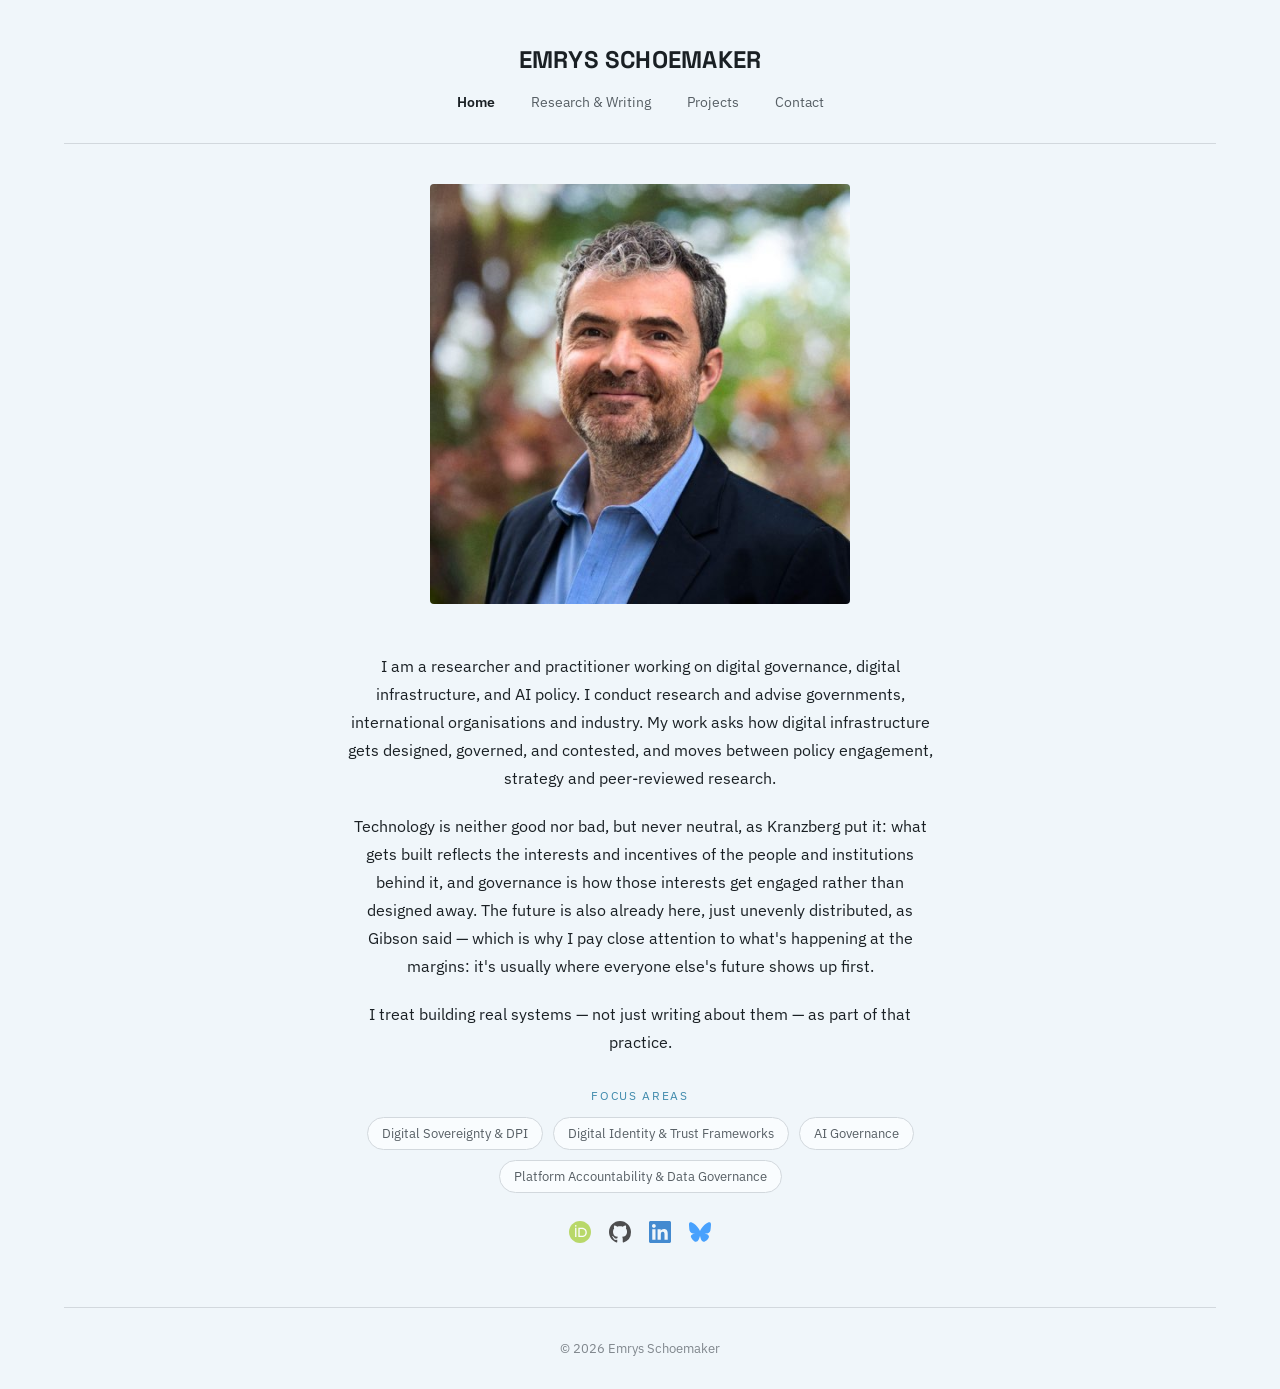
==== index.html @ 19cf99a5 "Drop "for the Global Majority" from AI Governance focus tag Matches the Contact page's topic list, w" ====
<!doctype html>
<html lang="en">
<head>
<meta charset="utf-8">
<meta name="viewport" content="width=device-width, initial-scale=1">
<title>Emrys Schoemaker</title>
<meta name="description" content="Emrys Schoemaker — researcher and practitioner working on digital governance, digital identity, and AI policy for the Global Majority.">
<link rel="preconnect" href="https://fonts.googleapis.com">
<link rel="stylesheet" href="https://fonts.googleapis.com/css2?family=Space+Grotesk:wght@500;600;700&family=IBM+Plex+Sans:wght@400;500;600&family=IBM+Plex+Mono:wght@400;500&display=swap">
<link rel="stylesheet" href="assets/css/style.css">
</head>
<body>
<div class="page">
  <header class="site-header">
    <div class="wordmark">EMRYS SCHOEMAKER</div>
    <nav class="site-nav">
      <a href="index.html" aria-current="page">Home</a>
      <a href="research.html">Research &amp; Writing</a>
      <a href="projects.html">Projects</a>
      <a href="contact.html">Contact</a>
    </nav>
  </header>

  <main>
    <div class="portrait">
      <img src="assets/img/portrait.jpg" alt="Portrait of Emrys Schoemaker">
    </div>

    <div class="bio">
      <div class="bio-text">
        <p>
          I am a researcher and practitioner working on digital governance, digital infrastructure,
          and AI policy. I conduct research and advise governments, international organisations and
          industry. My work asks how digital infrastructure gets designed, governed, and contested,
          and moves between policy engagement, strategy and peer-reviewed research.
        </p>
        <p>
          Technology is neither good nor bad, but never neutral, as Kranzberg put it: what gets
          built reflects the interests and incentives of the people and institutions behind it, and
          governance is how those interests get engaged rather than designed away. The future is
          also already here, just unevenly distributed, as Gibson said &mdash; which is why I pay
          close attention to what's happening at the margins: it's usually where everyone else's
          future shows up first.
        </p>
        <p>
          I treat building real systems &mdash; not just writing about them &mdash; as part of
          that practice.
        </p>
      </div>

      <div class="focus-areas">
        <div class="eyebrow">Focus areas</div>
        <div class="tag-row">
          <div class="tag">Digital Sovereignty &amp; DPI</div>
          <div class="tag">Digital Identity &amp; Trust Frameworks</div>
          <div class="tag">AI Governance</div>
          <div class="tag">Platform Accountability &amp; Data Governance</div>
        </div>
      </div>

      <div class="social-links">
        <a href="https://orcid.org/0000-0001-6457-9435" aria-label="ORCID"><img src="assets/img/icons/orcid.svg" alt="ORCID" width="22" height="22"></a>
        <a href="https://github.com/Emrys-S" aria-label="GitHub"><img src="assets/img/icons/github.svg" alt="GitHub" width="22" height="22"></a>
        <a href="https://www.linkedin.com/in/emrysschoemaker/" aria-label="LinkedIn"><img src="assets/img/icons/linkedin.svg" alt="LinkedIn" width="22" height="22"></a>
        <a href="https://bsky.app/profile/emrys.eurosky.social" aria-label="Bluesky"><img src="assets/img/icons/bluesky.svg" alt="Bluesky" width="22" height="22"></a>
      </div>
    </div>
  </main>

  <footer class="site-footer">
    &copy; <span id="year"></span> Emrys Schoemaker
  </footer>
</div>
<script src="assets/js/main.js"></script>
</body>
</html>
---- assets/css/style.css ----
/* Emrys Schoemaker — personal site
   Design tokens carried over from the approved mockup (Claude Design canvas). */

:root {
  --bg: oklch(0.97 0.008 240);
  --bg-card: oklch(0.99 0.004 240);
  --bg-feature: oklch(0.945 0.012 235);
  --fg: oklch(0.24 0.012 240);
  --fg-muted: oklch(0.48 0.014 240);
  --fg-faint: oklch(0.62 0.012 240);
  --border: oklch(0.88 0.01 240);
  --border-feature: oklch(0.78 0.03 230);
  --accent: oklch(0.60 0.09 230);
  --photo-bg: oklch(0.90 0.015 240);
}

* {
  box-sizing: border-box;
}

html {
  color-scheme: light;
}

body {
  margin: 0;
  background: var(--bg);
  color: var(--fg);
  font-family: 'IBM Plex Sans', system-ui, sans-serif;
  -webkit-font-smoothing: antialiased;
}

a {
  color: var(--accent);
  text-decoration: none;
}

a:hover {
  color: var(--fg);
}

img {
  max-width: 100%;
}

.wordmark {
  font-family: 'Space Grotesk', sans-serif;
  font-weight: 700;
  letter-spacing: 0.01em;
}

.eyebrow {
  font-size: 12px;
  letter-spacing: 0.14em;
  text-transform: uppercase;
  color: var(--accent);
}

.mono {
  font-family: 'IBM Plex Mono', monospace;
}

/* ---------- Layout shell ---------- */

.page {
  max-width: 1152px;
  margin: 0 auto;
  display: flex;
  flex-direction: column;
  min-height: 100vh;
}

/* ---------- Header / nav ---------- */

.site-header {
  display: flex;
  flex-direction: column;
  align-items: center;
  gap: 18px;
  padding: 44px 24px 32px;
  border-bottom: 1px solid var(--border);
}

.site-header .wordmark {
  font-size: 24px;
  text-align: center;
}

.site-nav {
  display: flex;
  flex-wrap: wrap;
  justify-content: center;
  gap: clamp(16px, 4vw, 36px);
}

.site-nav a {
  font-size: 14px;
  color: var(--fg-muted);
}

.site-nav a[aria-current="page"] {
  color: var(--fg);
  font-weight: 600;
}

main {
  flex: 1;
}

/* ---------- Footer ---------- */

.site-footer {
  padding: 32px 24px;
  border-top: 1px solid var(--border);
  text-align: center;
  font-size: 13px;
  color: var(--fg-faint);
}

/* ---------- Home ---------- */

.portrait {
  margin: 40px auto 0;
  width: min(420px, 70vw);
  height: min(420px, 70vw);
  background: var(--photo-bg);
  border-radius: 4px;
  overflow: hidden;
  display: flex;
  align-items: center;
  justify-content: center;
}

.portrait img {
  width: 100%;
  height: 100%;
  object-fit: contain;
}

.bio {
  padding: 48px 24px 64px;
  display: flex;
  flex-direction: column;
  align-items: center;
  gap: 24px;
  max-width: 640px;
  margin: 0 auto;
  text-align: center;
}

.bio p {
  margin: 0;
  font-size: 16px;
  line-height: 1.75;
}

.bio-text {
  display: flex;
  flex-direction: column;
  gap: 20px;
}

.focus-areas {
  display: flex;
  flex-direction: column;
  align-items: center;
  gap: 14px;
  margin-top: 8px;
}

.tag-row {
  display: flex;
  flex-wrap: wrap;
  justify-content: center;
  gap: 10px;
}

.tag {
  font-size: 13px;
  padding: 7px 14px;
  border: 1px solid var(--border);
  border-radius: 20px;
  color: var(--fg-muted);
  background: var(--bg-card);
}

/* ---------- Research & Writing ---------- */

.section-pad {
  padding: 56px 24px;
  display: flex;
  flex-direction: column;
  gap: 40px;
}

.track-label {
  font-size: 13px;
  letter-spacing: 0.06em;
  text-transform: uppercase;
  color: var(--fg-muted);
  border-bottom: 1px solid var(--border);
  padding-bottom: 14px;
  margin-bottom: 24px;
  display: flex;
  align-items: baseline;
  justify-content: space-between;
  gap: 12px;
  flex-wrap: wrap;
}

.track-label .orcid-link {
  font-size: 12px;
  font-weight: 400;
  text-transform: none;
  letter-spacing: normal;
}

.tracks {
  display: grid;
  grid-template-columns: repeat(2, minmax(0, 1fr));
  gap: 64px;
}

.entry-list {
  display: flex;
  flex-direction: column;
  gap: 28px;
}

.entry-title {
  font-size: 16px;
  font-weight: 600;
  margin-bottom: 4px;
}

.entry-meta {
  font-size: 12px;
  color: var(--fg-faint);
  margin-bottom: 8px;
}

.entry-desc {
  font-size: 14px;
  color: var(--fg-muted);
  line-height: 1.65;
  margin-bottom: 8px;
}

.entry-link {
  font-size: 13px;
}

.citation {
  font-size: 15px;
  line-height: 1.65;
  margin-bottom: 8px;
}

/* ---------- Projects ---------- */

.engagement-grid {
  display: grid;
  grid-template-columns: repeat(3, minmax(0, 1fr));
  gap: 20px;
}

.engagement-card {
  border: 1px solid var(--border);
  background: var(--bg-card);
  border-radius: 6px;
  padding: 22px;
  display: flex;
  flex-direction: column;
  gap: 8px;
}

.engagement-card h3 {
  font-size: 15px;
  font-weight: 600;
  margin: 0;
}

.engagement-card p {
  font-size: 13px;
  color: var(--fg-muted);
  line-height: 1.6;
  margin: 0;
}

.building-panel {
  background: var(--bg-feature);
  border: 1px solid var(--border-feature);
  border-radius: 6px;
  padding: 36px clamp(20px, 5vw, 40px);
  display: flex;
  flex-direction: column;
  gap: 24px;
}

.building-header {
  display: flex;
  flex-wrap: wrap;
  justify-content: space-between;
  align-items: flex-start;
  gap: 24px;
}

.building-header .copy {
  display: flex;
  flex-direction: column;
  gap: 10px;
  max-width: 520px;
}

.building-header h3 {
  font-size: 20px;
  font-weight: 600;
  margin: 0;
}

.building-header p {
  font-size: 14px;
  color: var(--fg-muted);
  line-height: 1.65;
  margin: 0;
}

.repo-link {
  font-size: 13px;
  border: 1px solid var(--border-feature);
  border-radius: 4px;
  padding: 8px 14px;
  white-space: nowrap;
  background: var(--bg-card);
}

.pipeline {
  display: flex;
  flex-wrap: wrap;
  align-items: center;
  gap: 14px;
  padding-top: 8px;
  border-top: 1px solid var(--border-feature);
}

.pipeline-step {
  font-size: 12px;
  border: 1px solid var(--border);
  border-radius: 4px;
  padding: 10px 16px;
  color: var(--fg-muted);
  background: var(--bg-card);
  line-height: 1.5;
}

.pipeline-step.current {
  border-color: var(--accent);
  color: var(--fg);
}

.pipeline-step .label {
  display: block;
}

.pipeline-step .sub {
  color: var(--fg-faint);
  font-size: 11px;
}

.pipeline-arrow {
  color: var(--fg-faint);
}

/* ---------- Contact ---------- */

.contact-wrap {
  flex: 1;
  padding: 64px 24px;
  display: flex;
  justify-content: center;
}

.contact-card {
  display: flex;
  flex-direction: column;
  gap: 20px;
  max-width: 560px;
  padding-top: 40px;
}

.contact-card h1 {
  font-size: 28px;
  font-weight: 600;
  margin: 0;
}

.contact-card > p {
  margin: 0;
  font-size: 15px;
  color: var(--fg-muted);
  line-height: 1.7;
}

.contact-list {
  margin: 0;
  padding-left: 20px;
  display: flex;
  flex-direction: column;
  gap: 8px;
  font-size: 15px;
  color: var(--fg-muted);
  line-height: 1.6;
}

.contact-email {
  font-size: 19px;
  font-weight: 600;
  margin-top: 12px;
}

.social-links {
  display: flex;
  align-items: center;
  gap: 18px;
  margin-top: 4px;
}

.social-links a {
  display: flex;
  opacity: 0.75;
  transition: opacity 0.15s ease;
}

.social-links a:hover {
  opacity: 1;
}

.social-links img {
  width: 22px;
  height: 22px;
  display: block;
}

/* ---------- Responsive ---------- */

@media (max-width: 800px) {
  .tracks {
    grid-template-columns: 1fr;
    gap: 40px;
  }

  .engagement-grid {
    grid-template-columns: repeat(2, minmax(0, 1fr));
  }
}

@media (max-width: 560px) {
  .engagement-grid {
    grid-template-columns: 1fr;
  }

  .pipeline {
    flex-direction: column;
    align-items: stretch;
  }

  .pipeline-arrow {
    transform: rotate(90deg);
    align-self: center;
  }

  .building-header {
    flex-direction: column;
  }

  .repo-link {
    white-space: normal;
  }
}
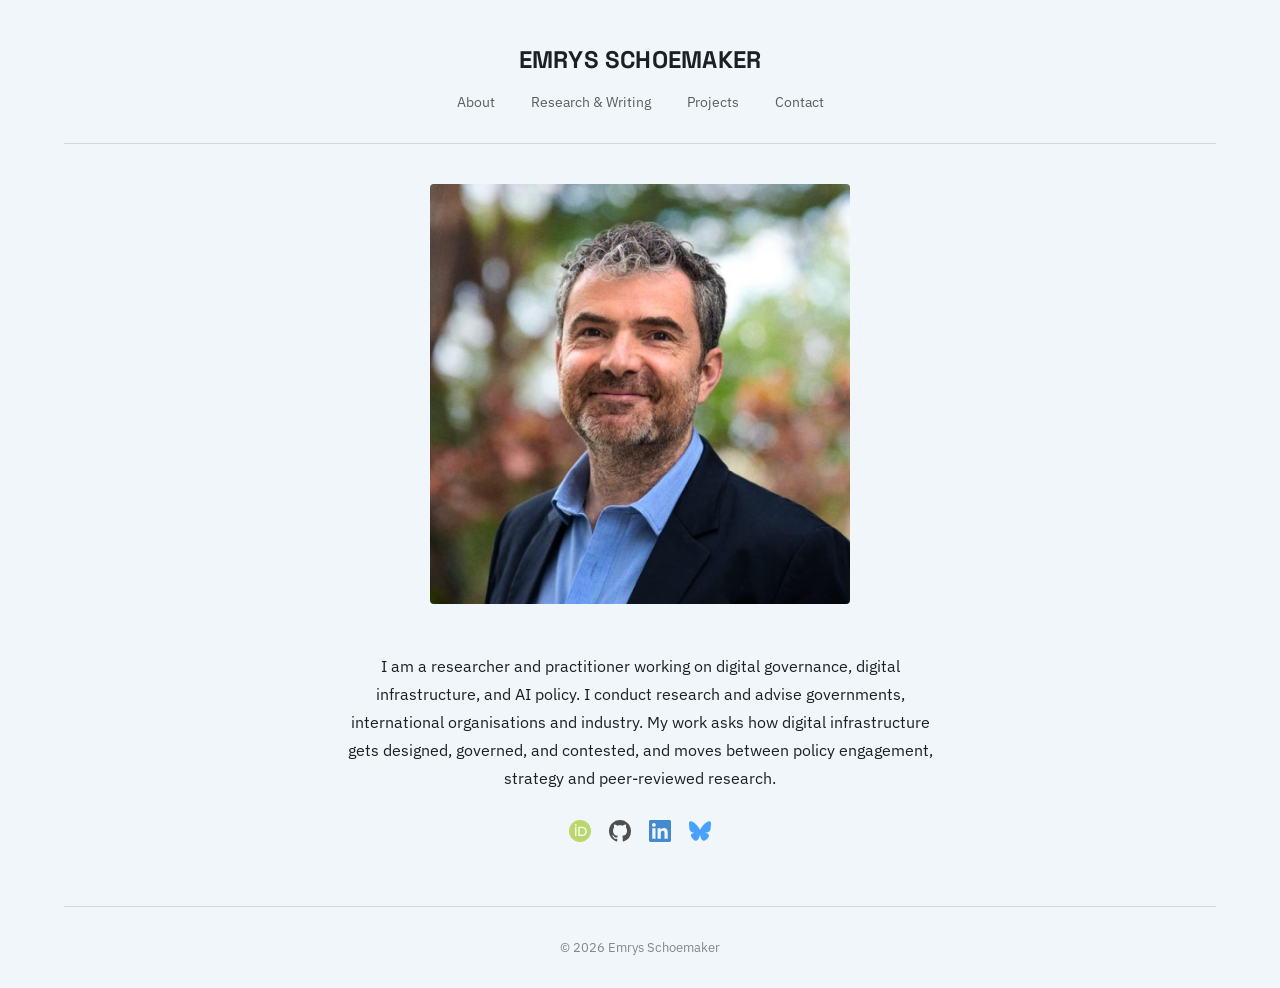
==== commit c877a54d: "Add core technical SEO: meta tags, sitemap, robots.txt, favicon Per-page canonical URLs, Open Graph " ====
--- a/index.html
+++ b/index.html
@@ -5,6 +5,38 @@
 <meta name="viewport" content="width=device-width, initial-scale=1">
 <title>Emrys Schoemaker</title>
 <meta name="description" content="Emrys Schoemaker — researcher and practitioner working on digital governance, digital identity, and AI policy for the Global Majority.">
+<link rel="canonical" href="https://emrysschoemaker.com/">
+<link rel="icon" type="image/svg+xml" href="assets/img/favicon.svg">
+
+<meta property="og:type" content="profile">
+<meta property="og:site_name" content="Emrys Schoemaker">
+<meta property="og:title" content="Emrys Schoemaker">
+<meta property="og:description" content="Researcher and practitioner working on digital governance, digital identity, and AI policy for the Global Majority.">
+<meta property="og:url" content="https://emrysschoemaker.com/">
+<meta property="og:image" content="https://emrysschoemaker.com/assets/img/portrait.jpg">
+<meta name="twitter:card" content="summary">
+<meta name="twitter:title" content="Emrys Schoemaker">
+<meta name="twitter:description" content="Researcher and practitioner working on digital governance, digital identity, and AI policy for the Global Majority.">
+<meta name="twitter:image" content="https://emrysschoemaker.com/assets/img/portrait.jpg">
+
+<script type="application/ld+json">
+{
+  "@context": "https://schema.org",
+  "@type": "Person",
+  "name": "Emrys Schoemaker",
+  "url": "https://emrysschoemaker.com/",
+  "image": "https://emrysschoemaker.com/assets/img/portrait.jpg",
+  "jobTitle": "Executive Director, Global Digital Governance Lab",
+  "description": "Researcher and practitioner working on digital governance, digital identity, and AI policy for the Global Majority.",
+  "sameAs": [
+    "https://orcid.org/0000-0001-6457-9435",
+    "https://github.com/Emrys-S",
+    "https://www.linkedin.com/in/emrysschoemaker/",
+    "https://bsky.app/profile/emrys.eurosky.social"
+  ]
+}
+</script>
+
 <link rel="preconnect" href="https://fonts.googleapis.com">
 <link rel="stylesheet" href="https://fonts.googleapis.com/css2?family=Space+Grotesk:wght@500;600;700&family=IBM+Plex+Sans:wght@400;500;600&family=IBM+Plex+Mono:wght@400;500&display=swap">
 <link rel="stylesheet" href="assets/css/style.css">
@@ -12,9 +44,9 @@
 <body>
 <div class="page">
   <header class="site-header">
-    <div class="wordmark">EMRYS SCHOEMAKER</div>
+    <div class="wordmark"><a href="index.html">EMRYS SCHOEMAKER</a></div>
     <nav class="site-nav">
-      <a href="index.html" aria-current="page">Home</a>
+      <a href="about.html">About</a>
       <a href="research.html">Research &amp; Writing</a>
       <a href="projects.html">Projects</a>
       <a href="contact.html">Contact</a>
@@ -34,28 +66,6 @@
           industry. My work asks how digital infrastructure gets designed, governed, and contested,
           and moves between policy engagement, strategy and peer-reviewed research.
         </p>
-        <p>
-          Technology is neither good nor bad, but never neutral, as Kranzberg put it: what gets
-          built reflects the interests and incentives of the people and institutions behind it, and
-          governance is how those interests get engaged rather than designed away. The future is
-          also already here, just unevenly distributed, as Gibson said &mdash; which is why I pay
-          close attention to what's happening at the margins: it's usually where everyone else's
-          future shows up first.
-        </p>
-        <p>
-          I treat building real systems &mdash; not just writing about them &mdash; as part of
-          that practice.
-        </p>
-      </div>
-
-      <div class="focus-areas">
-        <div class="eyebrow">Focus areas</div>
-        <div class="tag-row">
-          <div class="tag">Digital Sovereignty &amp; DPI</div>
-          <div class="tag">Digital Identity &amp; Trust Frameworks</div>
-          <div class="tag">AI Governance</div>
-          <div class="tag">Platform Accountability &amp; Data Governance</div>
-        </div>
       </div>
 
       <div class="social-links">
--- a/assets/css/style.css
+++ b/assets/css/style.css
@@ -86,6 +86,14 @@
   text-align: center;
 }
 
+.site-header .wordmark a {
+  color: var(--fg);
+}
+
+.site-header .wordmark a:hover {
+  color: var(--accent);
+}
+
 .site-nav {
   display: flex;
   flex-wrap: wrap;
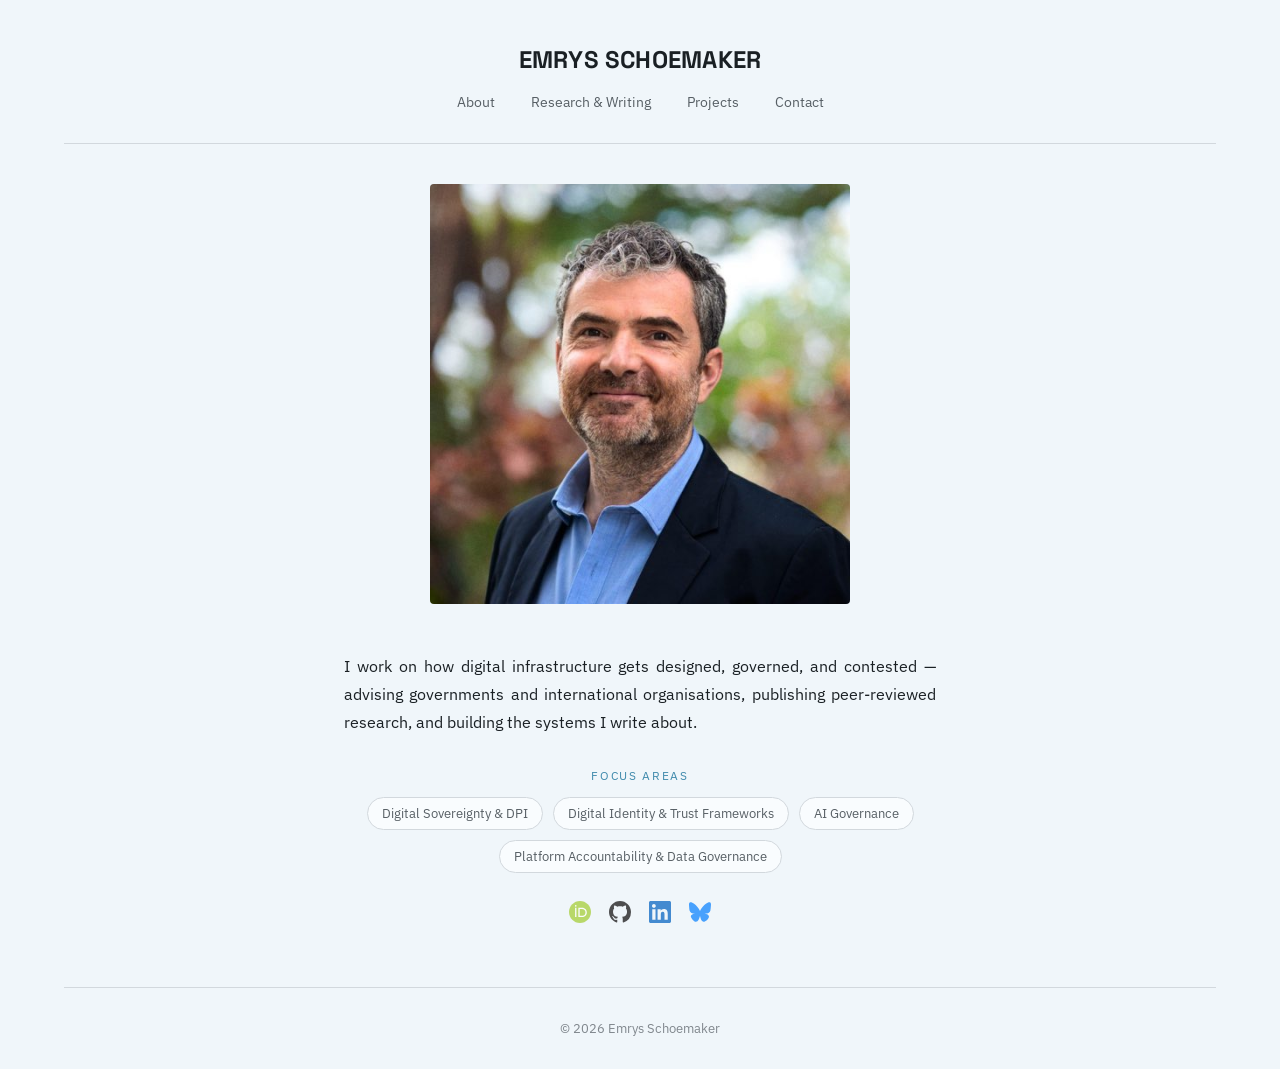
==== commit a1f1d2f7: "Apply friend-feedback revisions: de-dupe Home/About, fix centred body text, reframe Projects - Home " ====
--- a/index.html
+++ b/index.html
@@ -61,11 +61,20 @@
     <div class="bio">
       <div class="bio-text">
         <p>
-          I am a researcher and practitioner working on digital governance, digital infrastructure,
-          and AI policy. I conduct research and advise governments, international organisations and
-          industry. My work asks how digital infrastructure gets designed, governed, and contested,
-          and moves between policy engagement, strategy and peer-reviewed research.
+          I work on how digital infrastructure gets designed, governed, and contested &mdash;
+          advising governments and international organisations, publishing peer-reviewed
+          research, and building the systems I write about.
         </p>
+      </div>
+
+      <div class="focus-areas">
+        <div class="eyebrow">Focus areas</div>
+        <div class="tag-row">
+          <div class="tag">Digital Sovereignty &amp; DPI</div>
+          <div class="tag">Digital Identity &amp; Trust Frameworks</div>
+          <div class="tag">AI Governance</div>
+          <div class="tag">Platform Accountability &amp; Data Governance</div>
+        </div>
       </div>
 
       <div class="social-links">
@@ -82,5 +91,7 @@
   </footer>
 </div>
 <script src="assets/js/main.js"></script>
+<script data-goatcounter="https://emrys.goatcounter.com/count"
+        async src="//gc.zgo.at/count.js"></script>
 </body>
 </html>
--- a/assets/css/style.css
+++ b/assets/css/style.css
@@ -166,6 +166,9 @@
   display: flex;
   flex-direction: column;
   gap: 20px;
+  text-align: justify;
+  text-align-last: left;
+  hyphens: auto;
 }
 
 .focus-areas {
@@ -189,6 +192,30 @@
   border: 1px solid var(--border);
   border-radius: 20px;
   color: var(--fg-muted);
+  background: var(--bg-card);
+}
+
+/* ---------- About ---------- */
+
+.about-bio {
+  padding: 56px 24px 64px;
+  display: flex;
+  flex-direction: column;
+  align-items: center;
+  gap: 28px;
+  max-width: 640px;
+  margin: 0 auto;
+}
+
+.about-bio .bio-text {
+  align-self: stretch;
+}
+
+.cv-link {
+  font-size: 13px;
+  border: 1px solid var(--border);
+  border-radius: 4px;
+  padding: 8px 14px;
   background: var(--bg-card);
 }
 
@@ -295,6 +322,37 @@
   margin: 0;
 }
 
+.affiliations {
+  display: flex;
+  flex-direction: column;
+  gap: 4px;
+}
+
+.affiliation-item {
+  display: flex;
+  flex-wrap: wrap;
+  align-items: baseline;
+  gap: 10px;
+  font-size: 14px;
+  color: var(--fg-muted);
+  padding: 12px 0;
+  border-bottom: 1px solid var(--border);
+}
+
+.affiliation-item:last-child {
+  border-bottom: none;
+}
+
+.affiliation-item .name {
+  color: var(--fg);
+  font-weight: 600;
+  font-size: 15px;
+}
+
+.affiliation-item .entry-link {
+  margin-left: auto;
+}
+
 .building-panel {
   background: var(--bg-feature);
   border: 1px solid var(--border-feature);
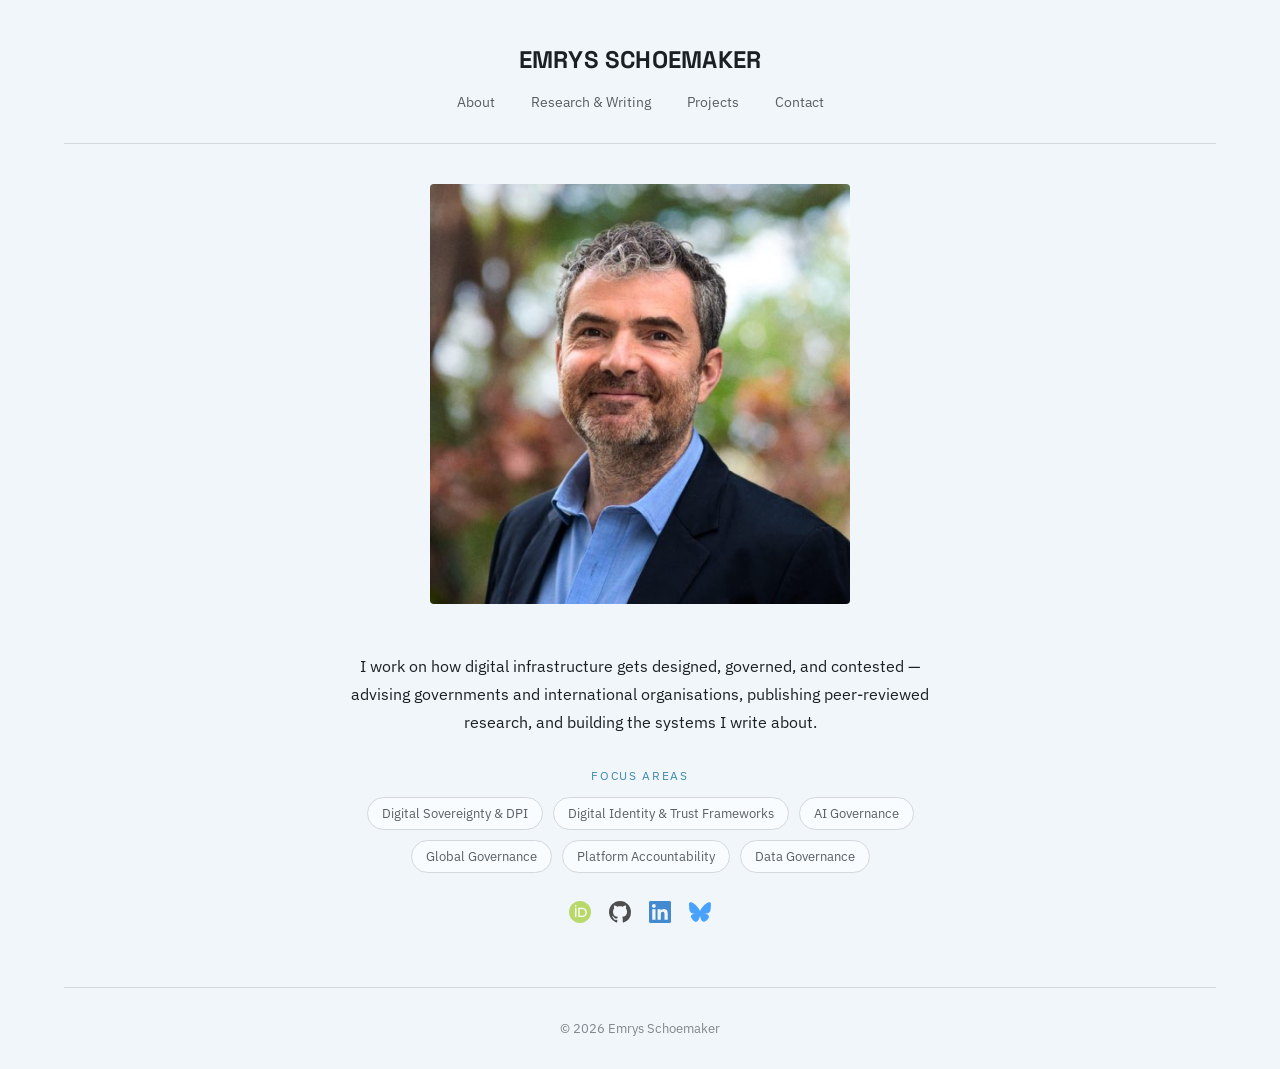
==== commit 36e68b46: "Fix floating word on Home bio; split/expand focus-area tags The justify + hyphens treatment applied " ====
--- a/index.html
+++ b/index.html
@@ -73,7 +73,9 @@
           <div class="tag">Digital Sovereignty &amp; DPI</div>
           <div class="tag">Digital Identity &amp; Trust Frameworks</div>
           <div class="tag">AI Governance</div>
-          <div class="tag">Platform Accountability &amp; Data Governance</div>
+          <div class="tag">Global Governance</div>
+          <div class="tag">Platform Accountability</div>
+          <div class="tag">Data Governance</div>
         </div>
       </div>
 
--- a/assets/css/style.css
+++ b/assets/css/style.css
@@ -166,49 +166,49 @@
   display: flex;
   flex-direction: column;
   gap: 20px;
+}
+
+.focus-areas {
+  display: flex;
+  flex-direction: column;
+  align-items: center;
+  gap: 14px;
+  margin-top: 8px;
+}
+
+.tag-row {
+  display: flex;
+  flex-wrap: wrap;
+  justify-content: center;
+  gap: 10px;
+}
+
+.tag {
+  font-size: 13px;
+  padding: 7px 14px;
+  border: 1px solid var(--border);
+  border-radius: 20px;
+  color: var(--fg-muted);
+  background: var(--bg-card);
+}
+
+/* ---------- About ---------- */
+
+.about-bio {
+  padding: 56px 24px 64px;
+  display: flex;
+  flex-direction: column;
+  align-items: center;
+  gap: 28px;
+  max-width: 640px;
+  margin: 0 auto;
+}
+
+.about-bio .bio-text {
+  align-self: stretch;
   text-align: justify;
   text-align-last: left;
   hyphens: auto;
-}
-
-.focus-areas {
-  display: flex;
-  flex-direction: column;
-  align-items: center;
-  gap: 14px;
-  margin-top: 8px;
-}
-
-.tag-row {
-  display: flex;
-  flex-wrap: wrap;
-  justify-content: center;
-  gap: 10px;
-}
-
-.tag {
-  font-size: 13px;
-  padding: 7px 14px;
-  border: 1px solid var(--border);
-  border-radius: 20px;
-  color: var(--fg-muted);
-  background: var(--bg-card);
-}
-
-/* ---------- About ---------- */
-
-.about-bio {
-  padding: 56px 24px 64px;
-  display: flex;
-  flex-direction: column;
-  align-items: center;
-  gap: 28px;
-  max-width: 640px;
-  margin: 0 auto;
-}
-
-.about-bio .bio-text {
-  align-self: stretch;
 }
 
 .cv-link {
@@ -322,121 +322,6 @@
   margin: 0;
 }
 
-.affiliations {
-  display: flex;
-  flex-direction: column;
-  gap: 4px;
-}
-
-.affiliation-item {
-  display: flex;
-  flex-wrap: wrap;
-  align-items: baseline;
-  gap: 10px;
-  font-size: 14px;
-  color: var(--fg-muted);
-  padding: 12px 0;
-  border-bottom: 1px solid var(--border);
-}
-
-.affiliation-item:last-child {
-  border-bottom: none;
-}
-
-.affiliation-item .name {
-  color: var(--fg);
-  font-weight: 600;
-  font-size: 15px;
-}
-
-.affiliation-item .entry-link {
-  margin-left: auto;
-}
-
-.building-panel {
-  background: var(--bg-feature);
-  border: 1px solid var(--border-feature);
-  border-radius: 6px;
-  padding: 36px clamp(20px, 5vw, 40px);
-  display: flex;
-  flex-direction: column;
-  gap: 24px;
-}
-
-.building-header {
-  display: flex;
-  flex-wrap: wrap;
-  justify-content: space-between;
-  align-items: flex-start;
-  gap: 24px;
-}
-
-.building-header .copy {
-  display: flex;
-  flex-direction: column;
-  gap: 10px;
-  max-width: 520px;
-}
-
-.building-header h3 {
-  font-size: 20px;
-  font-weight: 600;
-  margin: 0;
-}
-
-.building-header p {
-  font-size: 14px;
-  color: var(--fg-muted);
-  line-height: 1.65;
-  margin: 0;
-}
-
-.repo-link {
-  font-size: 13px;
-  border: 1px solid var(--border-feature);
-  border-radius: 4px;
-  padding: 8px 14px;
-  white-space: nowrap;
-  background: var(--bg-card);
-}
-
-.pipeline {
-  display: flex;
-  flex-wrap: wrap;
-  align-items: center;
-  gap: 14px;
-  padding-top: 8px;
-  border-top: 1px solid var(--border-feature);
-}
-
-.pipeline-step {
-  font-size: 12px;
-  border: 1px solid var(--border);
-  border-radius: 4px;
-  padding: 10px 16px;
-  color: var(--fg-muted);
-  background: var(--bg-card);
-  line-height: 1.5;
-}
-
-.pipeline-step.current {
-  border-color: var(--accent);
-  color: var(--fg);
-}
-
-.pipeline-step .label {
-  display: block;
-}
-
-.pipeline-step .sub {
-  color: var(--fg-faint);
-  font-size: 11px;
-}
-
-.pipeline-arrow {
-  color: var(--fg-faint);
-}
-
 /* ---------- Contact ---------- */
 
 .contact-wrap {
@@ -524,22 +409,4 @@
   .engagement-grid {
     grid-template-columns: 1fr;
   }
-
-  .pipeline {
-    flex-direction: column;
-    align-items: stretch;
-  }
-
-  .pipeline-arrow {
-    transform: rotate(90deg);
-    align-self: center;
-  }
-
-  .building-header {
-    flex-direction: column;
-  }
-
-  .repo-link {
-    white-space: normal;
-  }
-}
+}
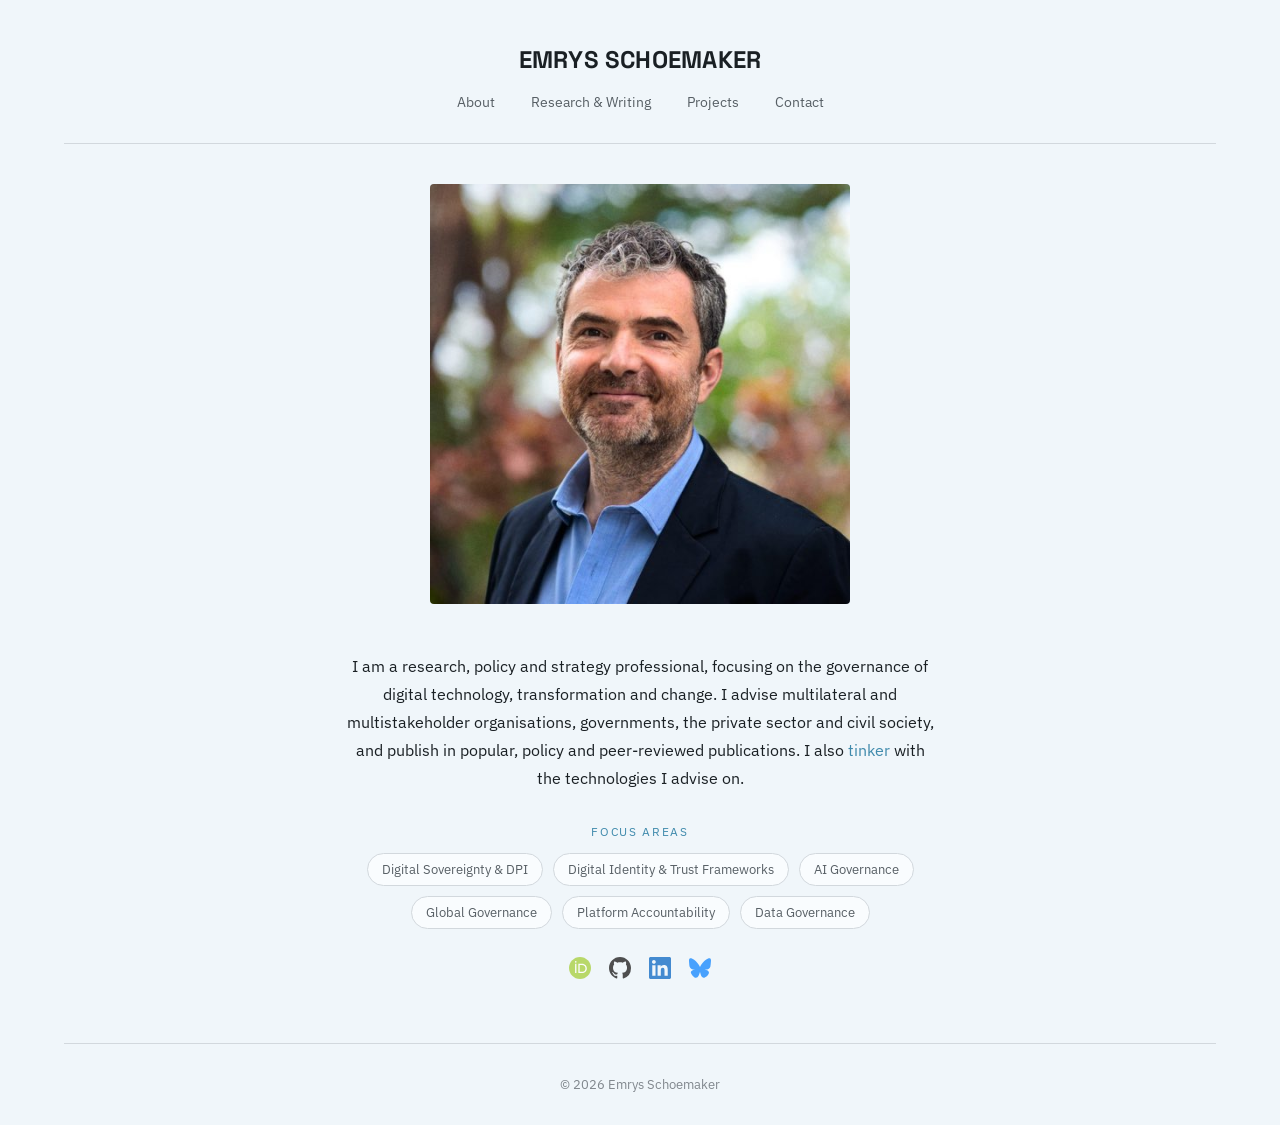
==== commit 892fe7ba: "Update Home bio text; link "tinker" to Building section New bio text supplied by author. "Tinker" li" ====
--- a/index.html
+++ b/index.html
@@ -61,9 +61,11 @@
     <div class="bio">
       <div class="bio-text">
         <p>
-          I work on how digital infrastructure gets designed, governed, and contested &mdash;
-          advising governments and international organisations, publishing peer-reviewed
-          research, and building the systems I write about.
+          I am a research, policy and strategy professional, focusing on the governance of
+          digital technology, transformation and change. I advise multilateral and
+          multistakeholder organisations, governments, the private sector and civil society,
+          and publish in popular, policy and peer-reviewed publications. I also
+          <a href="projects.html#building-heading">tinker</a> with the technologies I advise on.
         </p>
       </div>
 
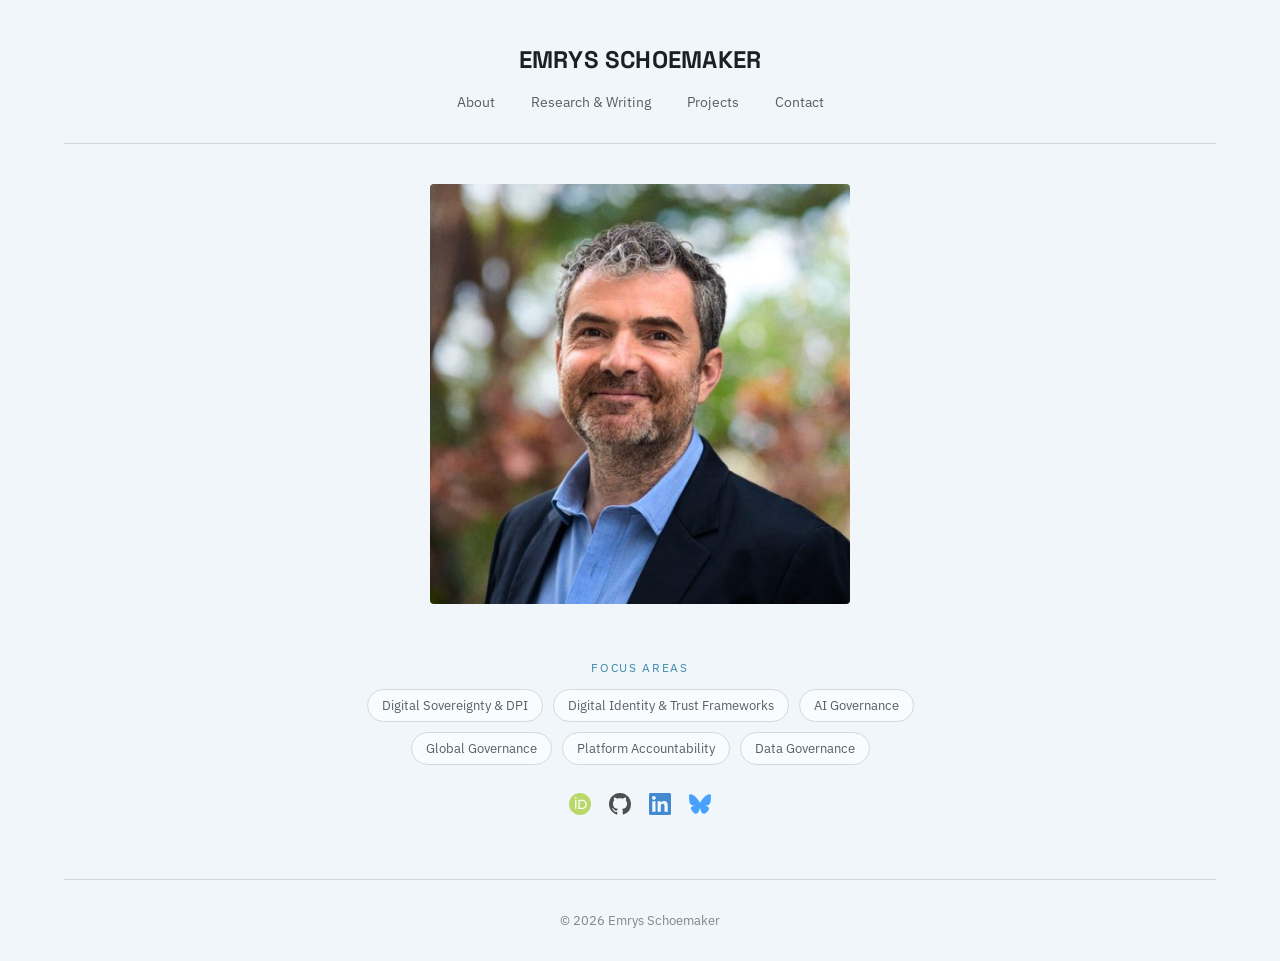
==== commit a919964a: "Move Home bio paragraph into About's first paragraph Home now leads with photo, Focus areas, and lin" ====
--- a/index.html
+++ b/index.html
@@ -59,16 +59,6 @@
     </div>
 
     <div class="bio">
-      <div class="bio-text">
-        <p>
-          I am a research, policy and strategy professional, focusing on the governance of
-          digital technology, transformation and change. I advise multilateral and
-          multistakeholder organisations, governments, the private sector and civil society,
-          and publish in popular, policy and peer-reviewed publications. I also
-          <a href="projects.html#building-heading">tinker</a> with the technologies I advise on.
-        </p>
-      </div>
-
       <div class="focus-areas">
         <div class="eyebrow">Focus areas</div>
         <div class="tag-row">
--- a/assets/css/style.css
+++ b/assets/css/style.css
@@ -156,12 +156,6 @@
   text-align: center;
 }
 
-.bio p {
-  margin: 0;
-  font-size: 16px;
-  line-height: 1.75;
-}
-
 .bio-text {
   display: flex;
   flex-direction: column;
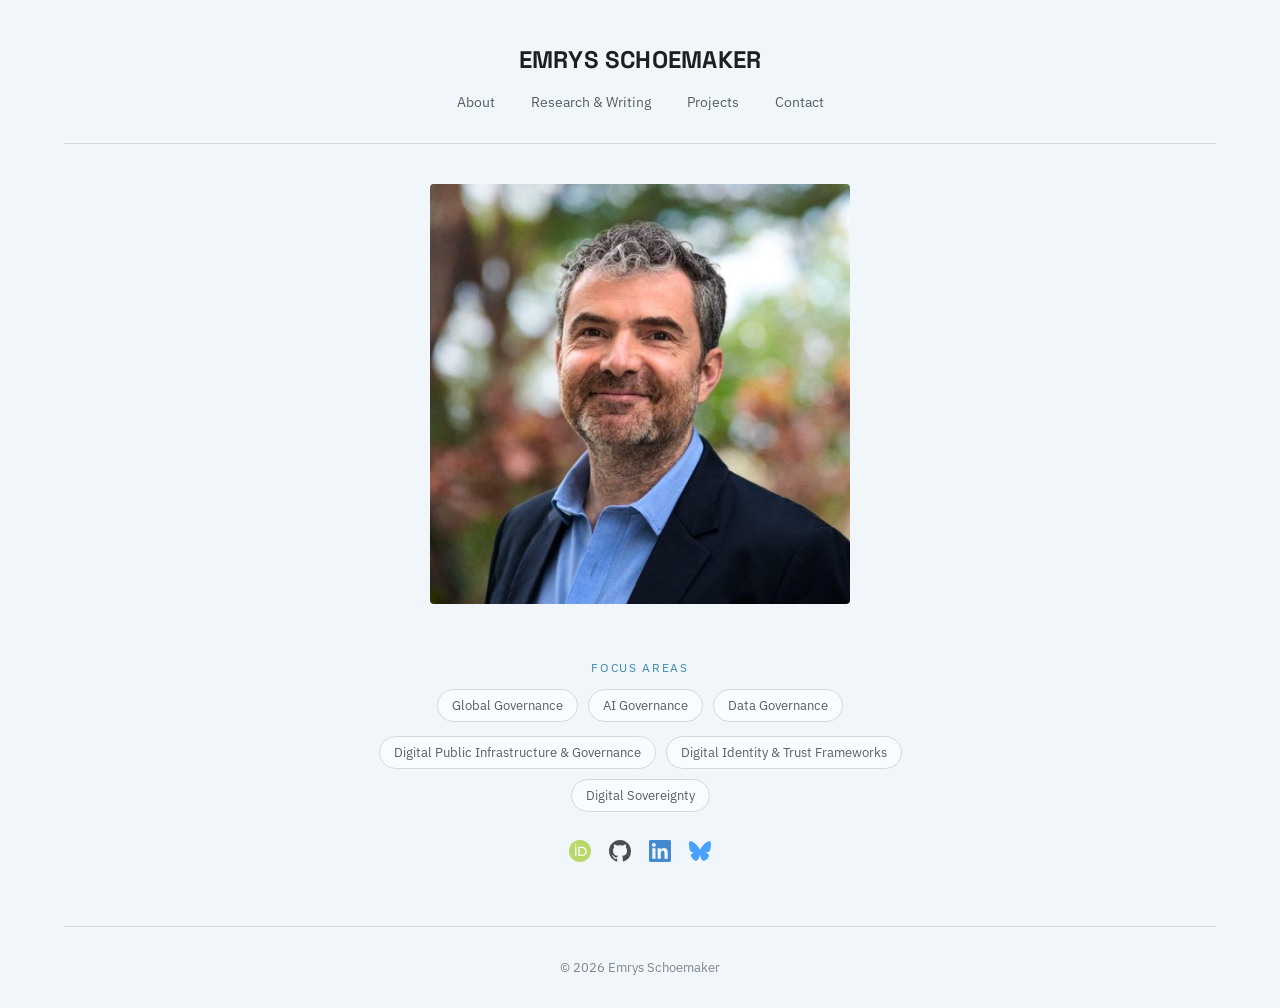
==== commit 2711dce5: "Restructure focus-area tags into two grouped rows Group 1 (governance scope): Global Governance, AI " ====
--- a/index.html
+++ b/index.html
@@ -62,12 +62,14 @@
       <div class="focus-areas">
         <div class="eyebrow">Focus areas</div>
         <div class="tag-row">
-          <div class="tag">Digital Sovereignty &amp; DPI</div>
+          <div class="tag">Global Governance</div>
+          <div class="tag">AI Governance</div>
+          <div class="tag">Data Governance</div>
+        </div>
+        <div class="tag-row">
+          <div class="tag">Digital Public Infrastructure &amp; Governance</div>
           <div class="tag">Digital Identity &amp; Trust Frameworks</div>
-          <div class="tag">AI Governance</div>
-          <div class="tag">Global Governance</div>
-          <div class="tag">Platform Accountability</div>
-          <div class="tag">Data Governance</div>
+          <div class="tag">Digital Sovereignty</div>
         </div>
       </div>
 
